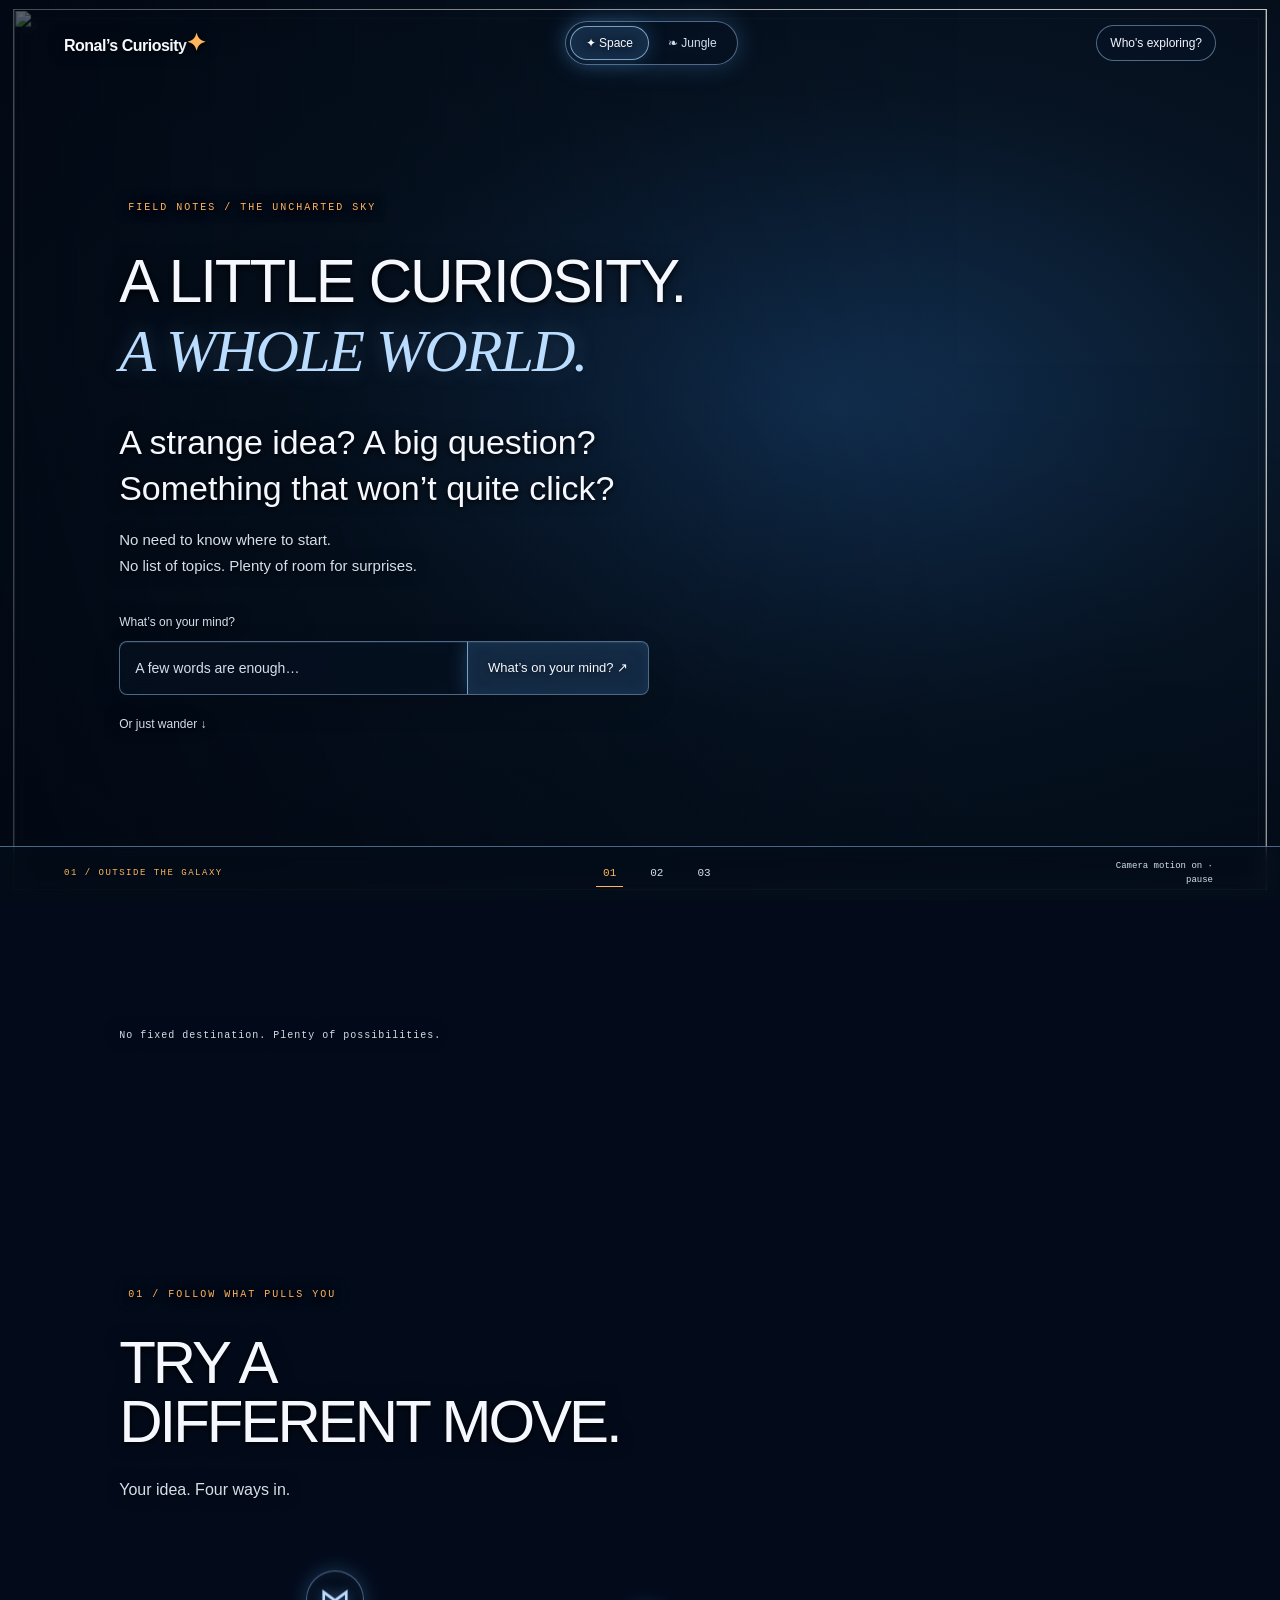
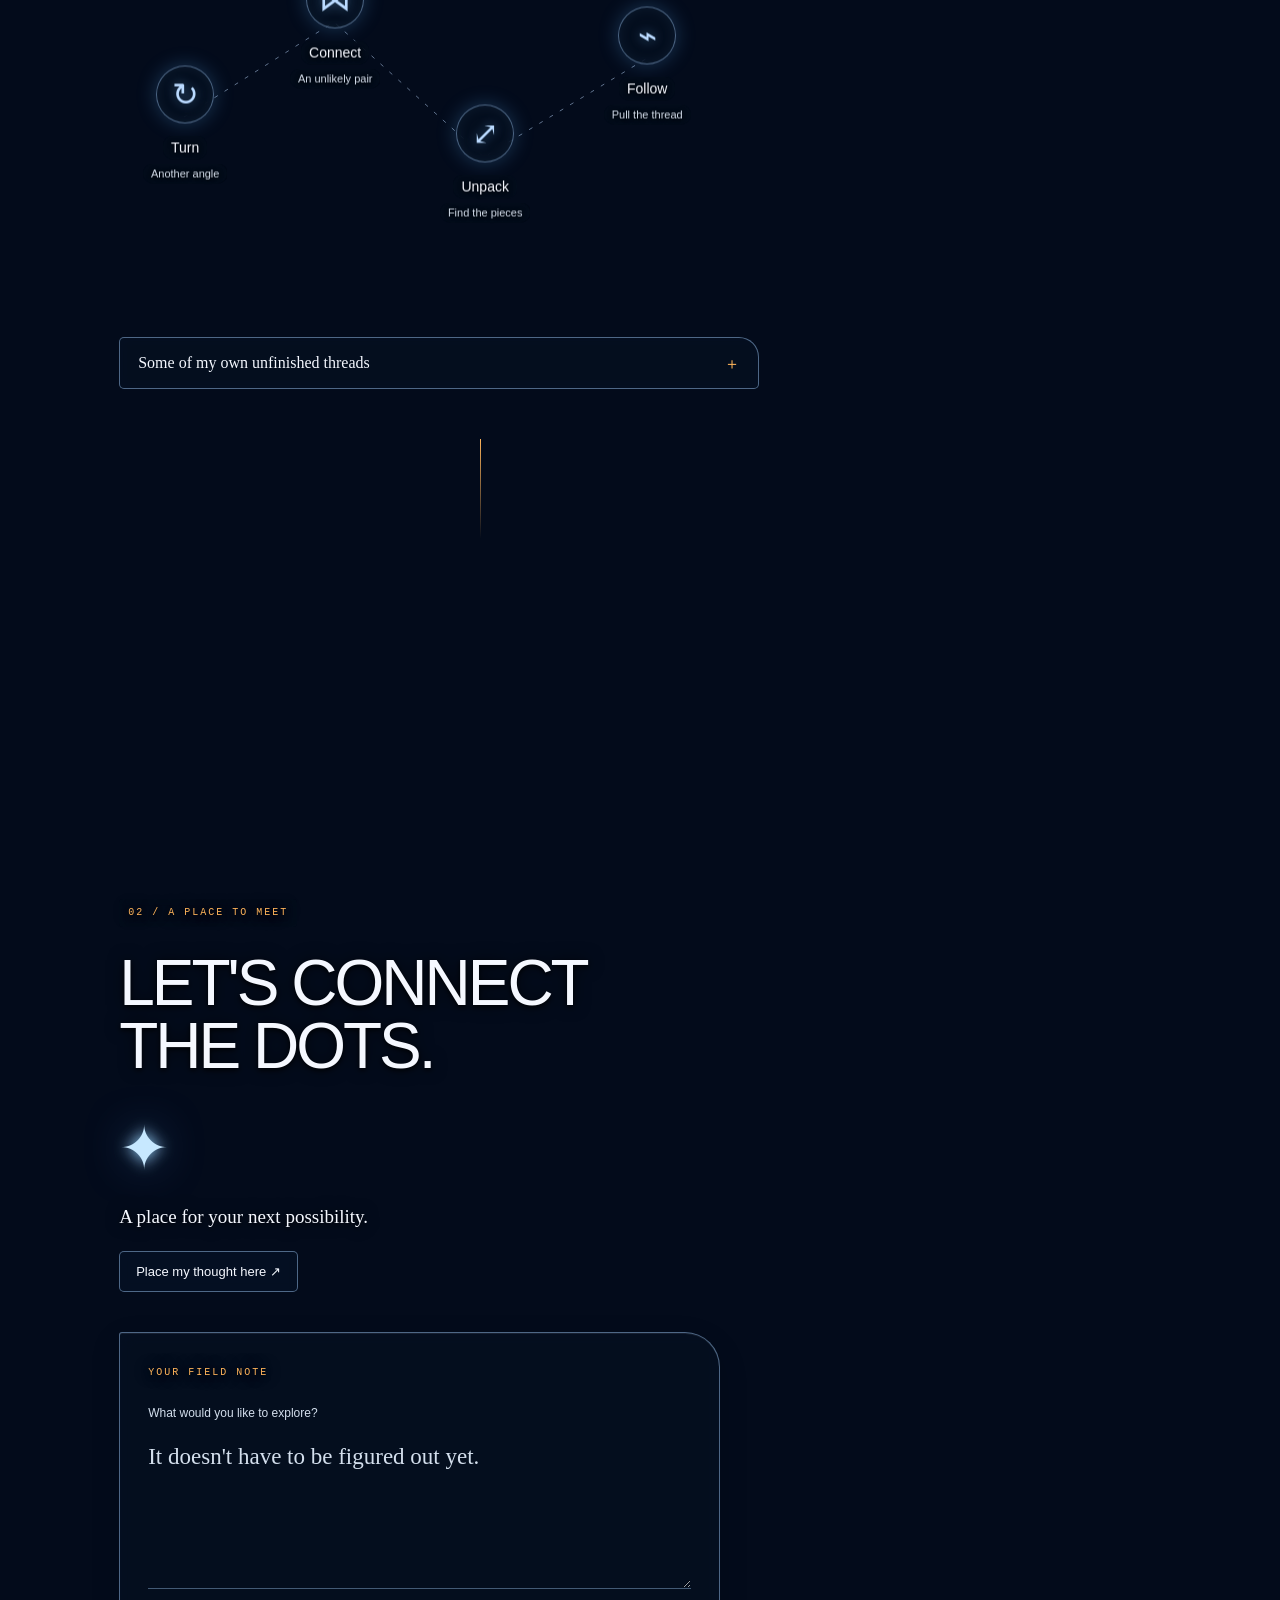
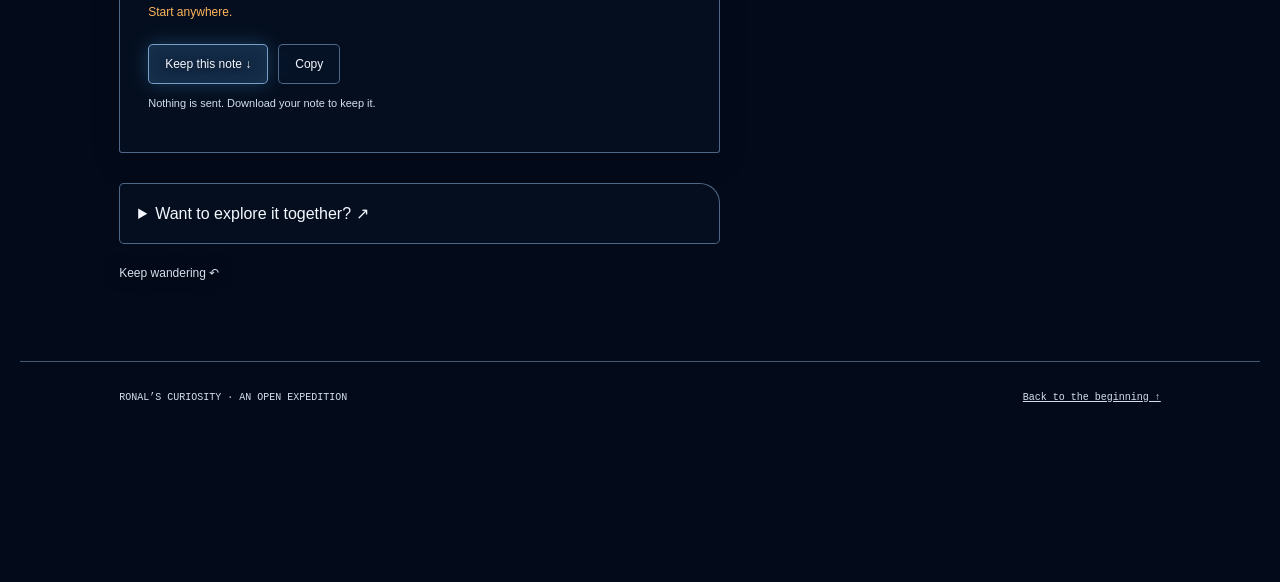
==== index.html @ 6618f5b9 "Publish Ronal's Curiosity website" ====
<!doctype html><html lang="en"><head><meta charset="utf-8"><meta name="viewport" content="width=device-width, initial-scale=1"><title>Ronal's Curiosity — An open expedition</title><link rel="stylesheet" href="world.css"><link rel="stylesheet" href="personal-traces.css"><link rel="stylesheet" href="expedition.css"><link rel="stylesheet" href="atmosphere-ui.css"><meta name="description" content="A strange idea? A big question? Explore an open world of curiosity, fresh perspectives, and possibilities."></head><body data-world="space">
<div class="scene-stage" aria-hidden="true"><img class="scene-image" data-scene="space-1" src="assets/space-1.png" alt="" decoding="async"><img class="scene-image" data-scene="space-2" src="assets/space-2.png" alt="" decoding="async"><img class="scene-image" data-scene="space-3" src="assets/space-3.png" alt="" decoding="async"><img class="scene-image" data-scene="jungle-1" src="assets/jungle-1.png" alt="" decoding="async"><img class="scene-image" data-scene="jungle-2" src="assets/jungle-2.png" alt="" decoding="async"><img class="scene-image" data-scene="jungle-3" src="assets/jungle-3.png" alt="" decoding="async"><div class="scene-shade"></div></div><header><a href="#home" class="brand">Ronal’s Curiosity<span>✦</span></a><div class="world-picker" aria-label="Choose environment"><button data-world="space" aria-pressed="true">✦ Space</button><button data-world="jungle" aria-pressed="false">❧ Jungle</button></div><button id="about-open" class="subtle">Who's exploring?</button></header>
<aside class="travelling-note" aria-label="Your travelling note"><span class="tiny">YOUR THREAD</span><p id="thread-preview">A question can take you anywhere.</p><span id="thread-action">Uncharted</span><a href="#meeting" aria-label="Go to your note">↗</a></aside>
<nav class="scene-navigation" aria-label="Journey destinations"><span id="scene-caption" aria-live="polite">01 / OUTSIDE THE GALAXY</span><div><a href="#home" data-stop="0" aria-current="location">01</a><a href="#field" data-stop="1">02</a><a href="#meeting" data-stop="2">03</a></div><button id="motion-toggle" aria-pressed="true">Motion on</button></nav><main>
<section id="home" class="hero"><div class="eyebrow" id="world-caption">FIELD NOTES / THE UNCHARTED SKY</div><h1>A LITTLE CURIOSITY.<br><em>A WHOLE WORLD.</em></h1><div class="invitation"><h2>A strange idea? A big question?<br>Something that won’t quite click?</h2><p>No need to know where to start.<br>No list of topics. Plenty of room for surprises.</p></div><label for="seed">What’s on your mind?</label><div class="seed-input"><input id="seed" dir="auto" maxlength="2000" placeholder="A few words are enough…"><button id="begin" aria-label="What’s on your mind?">What’s on your mind? ↗</button></div><a href="#field" class="skip">Or just wander ↓</a><span class="edge-caption" id="edge-caption">No fixed destination. Plenty of possibilities.</span></section>
<section id="field" class="field"><div class="eyebrow">01 / FOLLOW WHAT PULLS YOU</div><h2>TRY A<br>DIFFERENT MOVE.</h2><p class="intro">Your idea. Four ways in.</p><div class="constellation-wrap"><svg class="constellation-lines" viewBox="0 0 600 280" preserveAspectRatio="none" aria-hidden="true"><path d="M65 160L215 65L365 200L530 100"/><path class="visited-path" id="visited-path" d=""/></svg><div class="instruments" aria-label="Ways to explore"><button data-move="turn"><span class="symbol">↻</span><strong>Turn</strong><small>Another angle</small></button><button data-move="connect"><span class="symbol">⋈</span><strong>Connect</strong><small>An unlikely pair</small></button><button data-move="unpack"><span class="symbol">⤢</span><strong>Unpack</strong><small>Find the pieces</small></button><button data-move="follow"><span class="symbol">⌁</span><strong>Follow</strong><small>Pull the thread</small></button></div></div><div id="discovery" hidden aria-live="polite"><span class="tiny" id="discovery-label"></span><h3 id="prompt"></h3><p id="personal-echo"></p><a href="#meeting" class="link">Take this thought with you ↘</a></div><details class="traces-disclosure"><summary>Some of my own unfinished threads <span>＋</span></summary><div class="personal-traces" aria-label="Traces from my own explorations"><div class="eyebrow">OFF THE MAIN TRAIL / A FEW THINGS THAT BROUGHT ME HERE</div><div class="trace-grid"><details class="trace" id="cable-story"><summary><span class="trace-icon" aria-hidden="true">⌁</span><span>Build. Try.<br>Look again.</span><span class="trace-plus" aria-hidden="true">+</span></summary><div class="trace-story"><span class="tiny">STILL A WORK IN PROGRESS</span><p>I thought I had a solution for organizing cables in the lab where I work. I made it — and it didn't work the way I'd imagined.</p><p>I redesigned it. Then again. And again. I still haven't reached a final version; I keep finding things to improve.</p><p>When I explained it to a colleague, he offered another way to look at the problem — an angle I hadn't considered.</p><p class="trace-thought">His perspective changed how I imagined the solution could look and work. I felt curious: suddenly there were new directions to test and discover.</p><a class="link" href="#meeting">What might another pair of eyes notice? ↘</a></div></details>
<details class="trace"><summary><span class="trace-icon" aria-hidden="true">⏻</span><span>A coffee tin.<br>A cockpit switch.</span><span class="trace-plus" aria-hidden="true">+</span></summary><div class="trace-story"><span class="tiny">SOMETHING I MADE</span><p>During my army service, the room's air conditioner had no remote. Its power button was so high that switching it on meant balancing on a chair.</p><p>I made a wired control using an aircraft-style switch housed in a small coffee tin. Suddenly, turning it on didn't mean climbing.</p><p class="trace-thought">An everyday irritation became something to experiment with.</p><a class="link" href="#meeting">What everyday thing would you change? ↘</a></div></details>
<details class="trace"><summary><span class="trace-icon" aria-hidden="true">⋈</span><span>Start with why.<br>Then look around.</span><span class="trace-plus" aria-hidden="true">+</span></summary><div class="trace-story"><span class="tiny">AN IDEA WE EXPLORED</span><p>A friend wanted to make money. I wanted to understand why — and what we could begin with the tools already available to us.</p><p>We found an idea that interested us both: software to help electricians create wiring plans from building images. It was an idea for something useful, beyond the financial goal.</p><p class="trace-thought">My first move is usually a question: why, how, or what?</p><a class="link" href="#meeting">What could you begin with what you have? ↘</a></div></details>
<details class="trace"><summary><span class="trace-icon" aria-hidden="true">?</span><span>Which wants<br>are really mine?</span><span class="trace-plus" aria-hidden="true">+</span></summary><div class="trace-story"><span class="tiny">QUESTIONS I'M STILL LIVING WITH</span><p>What is happiness? Which desires are mine, and which did I pick up from people around me?</p><p>What would I choose if nobody were there to approve or steer me? What moves us to act — calm curiosity, or haste, insecurity and need?</p><p class="trace-thought">These are open questions for me, too.</p><a class="link" href="#meeting">Bring a question without an answer ↘</a></div></details>
</div></div></details><div class="thread-line" aria-hidden="true"></div></section>
<section id="meeting" class="meeting"><div class="eyebrow">02 / A PLACE TO MEET</div><h2 id="meeting-title">LET'S CONNECT<br>THE DOTS.</h2><div class="arrival"><span class="arrival-symbol" aria-hidden="true">✦</span><p id="arrival-caption">A place for your next possibility.</p><button id="place-note">Place my thought here ↗</button><p id="placed-note" hidden></p><small id="place-status" role="status"></small></div><div class="note-editor"><span class="tiny">YOUR FIELD NOTE</span><label for="note">What would you like to explore?</label><textarea id="note" dir="auto" maxlength="2000" rows="4" placeholder="It doesn't have to be figured out yet."></textarea><p id="note-lens">Start anywhere.</p><div class="note-tools"><button id="download">Keep this note ↓</button><button id="copy">Copy</button></div><p id="status" role="status">Nothing is sent. Download your note to keep it.</p></div><details class="next-step"><summary>Want to explore it together? ↗</summary><p>Copy your note, then bring it to the existing challenge form.</p><a href="https://nelformpage.carrd.co" target="_blank" rel="noopener" class="link">Open challenge form ↗</a><small>The form opens separately; your note isn't transferred automatically.</small></details><a href="#field" class="skip">Keep wandering ↶</a></section>
<footer><span>RONAL’S CURIOSITY · AN OPEN EXPEDITION</span><a href="#home">Back to the beginning ↑</a></footer></main>
<dialog id="about"><button id="about-close" aria-label="Close">×</button><div class="eyebrow">THE PERSON BEHIND THE QUESTIONS</div><h2>CURIOUS<br>BY NATURE.</h2><p>I tend to start by asking why, how, and what — to understand the person in front of me before looking for a direction.</p><p>I'm interested in what we can try with the tools already around us, and in ideas that have value beyond money.</p><p>Some of my questions are practical. Others are about happiness, desire, and what makes us act. I'm still exploring those myself.</p><a href="#field" class="link" id="about-traces">Explore a few of my own threads ↗</a></dialog><script src="world.js"></script><div class="journey-progress" aria-hidden="true"><i></i></div><script src="expedition.js"></script></body></html>
---- world.css ----
:root{color-scheme:dark;--ink:#eff4ff;--dim:#b1bfd6;--accent:#ffb55b;--line:#98b8ef44;--surface:#08162ee8;--glow:#477cff;--scene:url('assets/space.png')}*{box-sizing:border-box}html{scroll-behavior:smooth;scroll-padding-top:90px}body{margin:0;background:#030b1b;color:var(--ink);font-family:Arial,Helvetica,sans-serif}body[data-world=jungle]{--ink:#f3f5df;--dim:#b5c9b6;--accent:#eadb7c;--line:#b0d39f44;--surface:#09241de8;--glow:#659b64;--scene:url('assets/jungle.png');background:#071b16}a{color:inherit}button,input,textarea{font:inherit}button,a{touch-action:manipulation}button{cursor:pointer}a:focus-visible,button:focus-visible,input:focus-visible,textarea:focus-visible,summary:focus-visible{outline:2px solid var(--accent);outline-offset:5px}.landscape{position:fixed;inset:0;background-image:linear-gradient(90deg,#030a1677,transparent),var(--scene);background-size:cover;background-position:center;z-index:-3}.atmosphere{position:fixed;inset:0;background:linear-gradient(180deg,#030b1b22,#030b1b66);z-index:-2;pointer-events:none}body[data-world=jungle] .atmosphere{background:linear-gradient(90deg,#05181080,#05181011,#05181040)}header{height:86px;padding:0 5%;display:flex;align-items:center;justify-content:space-between;gap:20px;border-bottom:1px solid var(--line);background:#030b1b60}.brand{font-size:16px;font-weight:bold;letter-spacing:-.5px;text-decoration:none}.brand span{color:var(--accent);font-size:24px}.world-picker{display:flex;border:1px solid var(--line);border-radius:25px;padding:4px;background:var(--surface)}.world-picker button{background:none;color:var(--dim);border:0;padding:9px 15px;border-radius:20px;font-size:12px}.world-picker button[aria-pressed=true]{background:var(--accent);color:#11201c}.subtle{background:none;border:0;color:var(--ink);font-size:12px;text-decoration:underline;text-underline-offset:5px}main{max-width:1240px;margin:auto}section{padding:80px 8%;position:relative}.eyebrow,.tiny{font:10px/1.6 monospace;letter-spacing:2px;color:var(--accent)}.hero{min-height:850px;padding-top:75px}h1,h2,h3{font-weight:500;letter-spacing:-3px;margin:25px 0;line-height:.98}h1{font-size:clamp(56px,7vw,94px);max-width:750px}h1 em{font-family:Georgia,serif;font-weight:normal;color:var(--accent)}h2{font-size:clamp(44px,5vw,68px)}h3{font:34px/1.2 Georgia,serif;letter-spacing:-.6px}.intro{color:var(--dim);font-size:16px;line-height:1.6;max-width:400px}.hero label{font-size:12px;display:block;margin:35px 0 12px;color:var(--dim)}.seed-input{display:flex;max-width:470px;border-bottom:1px solid var(--accent);background:#051121ab;backdrop-filter:blur(12px)}.seed-input input{min-width:0;flex:1;padding:18px 15px;background:none;color:var(--ink);border:0;font-size:14px}.seed-input button{border:0;background:var(--accent);color:#14201b;width:56px;font-size:26px}input::placeholder,textarea::placeholder{color:var(--dim)}.skip{font-size:12px;display:inline-block;margin-top:22px;text-decoration:none;color:var(--dim)}.edge-caption{position:absolute;right:7%;bottom:65px;writing-mode:vertical-rl;font:10px monospace;letter-spacing:2px;color:var(--dim)}.travelling-note{position:fixed;right:5%;top:35%;width:220px;padding:24px 22px;background:var(--surface);border:1px solid var(--line);border-radius:3px 30px 3px 3px;backdrop-filter:blur(20px);z-index:4;box-shadow:0 10px 80px #0004;transition:transform .7s,box-shadow .7s}.travelling-note p{font:21px/1.4 Georgia,serif;overflow-wrap:anywhere;margin:20px 0}.travelling-note>span:last-of-type{font:10px monospace;color:var(--dim)}.travelling-note>a{float:right;color:var(--accent);text-decoration:none}.travelling-note[data-move=turn]{transform:rotate(-6deg)}.travelling-note[data-move=connect]{box-shadow:0 0 70px color-mix(in srgb,var(--accent) 25%,transparent)}.travelling-note[data-move=unpack]{transform:translateY(-12px) rotate(3deg)}.travelling-note[data-move=follow]{transform:translateX(-15px)}.field{min-height:800px;max-width:880px}.instruments{display:grid;grid-template-columns:repeat(4,1fr);gap:10px;margin:45px 0 30px}.instruments button{background:var(--surface);color:var(--ink);border:1px solid var(--line);border-radius:70px 70px 8px 8px;padding:25px 8px 20px;backdrop-filter:blur(15px);transition:transform .3s,border-color .3s}.instruments button:hover{transform:translateY(-7px);border-color:var(--accent)}.instruments button[aria-pressed=true]{border-color:var(--accent);background:color-mix(in srgb,var(--surface) 85%,var(--accent))}.symbol{font:46px Georgia;display:block;color:var(--accent);height:65px}.instruments strong{font-size:14px;font-weight:normal;display:block}.instruments small{display:block;font-size:9px;margin-top:10px;color:var(--dim)}#discovery{max-width:520px;border-left:1px solid var(--accent);padding:12px 0 12px 24px;background:linear-gradient(90deg,var(--surface),transparent)}#personal-echo{color:var(--dim);font-size:14px;line-height:1.5;overflow-wrap:anywhere}.link{color:var(--accent);text-decoration:none;border-bottom:1px solid;padding-bottom:5px;font-size:13px}.thread-line{width:1px;height:100px;background:linear-gradient(var(--accent),transparent);margin:50px 0 0 45%}.meeting{min-height:900px;max-width:820px}.note-editor{padding:28px;background:var(--surface);backdrop-filter:blur(20px);border:1px solid var(--line);border-radius:3px 35px 3px 3px;margin-top:40px}.note-editor label{display:block;font-size:12px;color:var(--dim);margin:25px 0 10px}textarea{background:transparent;color:var(--ink);width:100%;border:0;border-bottom:1px solid var(--line);resize:vertical;font:23px/1.5 Georgia,serif;padding:10px 0}#note-lens{font-size:12px;color:var(--accent)}.note-tools{display:flex;gap:10px;margin-top:25px}.note-tools button{border:1px solid var(--line);background:transparent;padding:13px 18px;color:var(--ink);font-size:12px}.note-tools button:first-child{background:var(--accent);color:#14201b;border-color:var(--accent)}#status{font-size:11px;color:var(--dim);line-height:1.6}.next-step{margin-top:30px;line-height:1.7}.next-step summary{cursor:pointer;color:var(--accent);font-size:16px}.next-step p,.next-step small{font-size:12px;color:var(--dim);max-width:400px;display:block}.next-step small{margin-top:18px}footer{border-top:1px solid var(--line);padding:30px 8%;font:10px monospace;color:var(--dim);display:flex;gap:20px;justify-content:space-between}dialog{background:var(--surface);color:var(--ink);border:1px solid var(--line);padding:40px;width:90%;max-width:550px;backdrop-filter:blur(30px)}dialog::backdrop{background:#000b}dialog h2{font-size:48px}dialog p{font:17px/1.7 Georgia,serif}dialog .pending{font:12px/1.6 Arial;color:var(--dim)}#about-close{float:right;border:0;background:none;color:var(--ink);font-size:28px}[hidden]{display:none!important}@media(min-width:1500px){.travelling-note{right:calc((100vw - 1240px)/2)}}@media(max-width:850px){.travelling-note{right:20px;top:auto;bottom:15px;width:190px;padding:13px 15px;max-height:150px;overflow:auto}.travelling-note .tiny{font-size:8px}.travelling-note p{font-size:14px;margin:8px 0}.landscape{background-position:60% center}.field,.meeting{max-width:100%}section{padding:65px 7%}.hero{min-height:850px}h1{font-size:72px}footer{padding-bottom:180px}.edge-caption{display:none}}@media(max-width:500px){header{height:auto;min-height:100px;padding:15px 6%;flex-wrap:wrap;gap:12px}.brand{font-size:13px}.world-picker{order:3;justify-content:center;width:100%;max-width:240px;margin:auto}.world-picker button{flex:1;padding:7px 15px}.subtle{font-size:10px}.hero{padding-top:55px;min-height:780px}h1{font-size:clamp(47px,12vw,63px);letter-spacing:-2px}h2{font-size:45px;letter-spacing:-2px}.intro{font-size:14px}.seed-input input{font-size:12px;padding-left:10px}.field{min-height:750px}.instruments{grid-template-columns:repeat(2,1fr);max-width:320px;gap:14px}.instruments button{border-radius:50px 50px 6px 6px;padding:17px 10px}.symbol{font-size:35px;height:45px}.instruments small{margin-top:7px}h3{font-size:27px}.note-editor{padding:22px}textarea{font-size:20px}.meeting{min-height:850px}.travelling-note{width:170px;max-height:125px;right:12px;bottom:12px}}@media(prefers-reduced-motion:reduce){html{scroll-behavior:auto}*{transition:none!important}}
---- personal-traces.css ----
.personal-traces{margin-top:70px;padding-top:30px;border-top:1px solid var(--line)}.trace-grid{display:grid;grid-template-columns:repeat(3,minmax(0,1fr));gap:12px;margin-top:20px}.trace{align-self:start;background:var(--surface);border:1px solid var(--line);backdrop-filter:blur(18px);border-radius:4px 24px 4px 4px}.trace summary{cursor:pointer;list-style:none;padding:20px 15px;position:relative;font:14px/1.5 Georgia,serif}.trace summary::-webkit-details-marker{display:none}.trace-icon{display:block;color:var(--accent);font:35px/1 Georgia,serif;margin-bottom:18px}.trace-plus{position:absolute;top:15px;right:15px;color:var(--accent);font:20px monospace}.trace[open] .trace-plus{transform:rotate(45deg)}.trace[open]{grid-column:1/-1}.trace[open] summary{border-bottom:1px solid var(--line);display:flex;align-items:center;gap:20px}.trace[open] .trace-icon{margin:0}.trace-story{padding:22px;max-width:560px}.trace-story p{font:15px/1.75 Georgia,serif;color:var(--ink)}.trace-story .trace-thought{font-style:italic;color:var(--accent);border-left:1px solid var(--accent);padding-left:15px;margin:25px 0}.trace-story .link{line-height:1.8;font-size:12px}@media(max-width:500px){.trace-grid{grid-template-columns:1fr}.trace summary{display:flex;align-items:center;gap:20px;padding:20px}.trace-icon{margin:0;width:35px;flex-shrink:0}.trace-story{padding:20px}}
---- expedition.css ----
body{isolation:isolate}.scene-stage{position:fixed;inset:0;z-index:0;overflow:hidden;pointer-events:none;background:#030b1b}.scene-image{position:absolute;inset:0;width:100%;height:100%;object-fit:cover;object-position:65% center;opacity:0;transform:scale(1.02);will-change:transform,opacity}.scene-image[data-scene=space-1]{opacity:1}body[data-world=jungle] .scene-image[data-scene=space-1]{opacity:0}body[data-world=jungle] .scene-image[data-scene=jungle-1]{opacity:1}.scene-shade{position:absolute;inset:0;background:linear-gradient(90deg,#020914d9 0%,#02091490 35%,#02091433 75%,#02091411),linear-gradient(0deg,#02091477,transparent 60%)}body[data-world=jungle] .scene-shade{background:linear-gradient(90deg,#061b13dd,#061b1388 40%,#061b1311),linear-gradient(0deg,#061b1355,transparent)}header,main{position:relative;z-index:2}header{background:transparent;border:0}.hero{min-height:115svh;padding-top:clamp(60px,12svh,150px);padding-bottom:120px}h1{font-size:clamp(30px,4.7vw,61px);letter-spacing:-2px;line-height:1.15;margin:25px 0 35px}.invitation{max-width:500px;text-align:left}.invitation h2{font-size:clamp(27px,3vw,39px);letter-spacing:0;line-height:1.4;margin:0 0 15px}.invitation p{font-size:15px;line-height:1.9;color:var(--dim)}.hero label{direction:rtl;text-align:left;max-width:500px}.seed-input{max-width:530px}.seed-input button{width:auto;min-width:150px;font-size:14px;padding:12px}.seed-input input{text-align:start}.edge-caption{writing-mode:horizontal-tb;left:8%;right:auto;bottom:80px;letter-spacing:1px}.field{max-width:1000px;min-height:120svh;padding-top:160px;padding-bottom:200px}.field h2{font-size:clamp(38px,5vw,60px)}.constellation-wrap{position:relative;max-width:600px;margin:55px 0 20px}.constellation-lines{position:absolute;inset:0;width:100%;height:280px;pointer-events:none;overflow:visible}.constellation-lines path{stroke:var(--line);stroke-width:1;fill:none;stroke-dasharray:4 8}.constellation-lines .visited-path{stroke:var(--accent);stroke-width:2;stroke-dasharray:none;filter:drop-shadow(0 0 6px var(--accent))}.instruments{height:280px;position:relative;display:block;margin:0}.instruments button{position:absolute;background:none;backdrop-filter:none;border:0;border-radius:50%;width:110px;height:115px;padding:6px;transform:translate(-50%,-50%)}.instruments button:nth-child(1){left:11%;top:57%}.instruments button:nth-child(2){left:36%;top:23%}.instruments button:nth-child(3){left:61%;top:71%}.instruments button:nth-child(4){left:88%;top:36%}.instruments .symbol{border:1px solid var(--line);border-radius:50%;width:58px;height:58px;display:grid;place-items:center;margin:0 auto 12px;background:#04132699;font-size:32px;box-shadow:0 0 35px #5f9bff22}.instruments button:hover{transform:translate(-50%,-56%)}.instruments button[aria-pressed=true]{background:none}.instruments button[aria-pressed=true] .symbol{border-color:var(--accent);box-shadow:0 0 35px color-mix(in srgb,var(--accent) 35%,transparent)}.instruments small{font-size:10px}.instruments strong{text-shadow:0 2px 12px #000}.instruments button[data-visited=true] .symbol:after{content:'·';position:absolute;color:var(--accent);font-size:30px;top:-12px;right:22px}body[data-world=jungle] .instruments .symbol{background:#152a1cbd;border-radius:45% 55% 60% 40%;box-shadow:0 0 30px #8caf4e22}.traces-disclosure{margin-top:100px;max-width:640px}.traces-disclosure>summary{cursor:pointer;font:16px Georgia,serif;color:var(--dim);padding:18px 0;border-top:1px solid var(--line);list-style:none}.traces-disclosure>summary span{float:right;color:var(--accent)}.traces-disclosure[open]>summary span{transform:rotate(45deg)}.personal-traces{margin-top:15px;border:0;padding-top:12px}.trace-grid{grid-template-columns:repeat(2,minmax(0,1fr))}.meeting{min-height:130svh;padding-top:160px}.travelling-note{z-index:4;transition:transform .5s,box-shadow .5s,opacity .4s;max-height:260px;overflow:auto}.travelling-note.empty,.travelling-note.near-editor{opacity:0;pointer-events:none}.journey-progress{position:fixed;inset:0 auto auto 0;height:2px;width:100%;z-index:20;pointer-events:none}.journey-progress i{display:block;width:100%;height:100%;background:var(--accent);transform:scaleX(var(--progress,0));transform-origin:left;box-shadow:0 0 15px var(--accent)}.scene-navigation{position:fixed;bottom:22px;left:25px;z-index:6;display:grid;gap:12px;padding:12px 18px;border-left:1px solid var(--line);background:#020c17bb;backdrop-filter:blur(12px);max-width:240px}.scene-navigation>span{font:9px/1.6 monospace;letter-spacing:1.5px;color:var(--accent)}.scene-navigation>div{display:flex;gap:20px}.scene-navigation a{font:11px monospace;text-decoration:none;color:var(--dim);padding:7px}.scene-navigation a[aria-current]{border-bottom:1px solid var(--accent);color:var(--accent)}#motion-toggle{font:9px monospace;color:var(--dim);background:transparent;border:0;text-align:left;padding:3px}.arrival{margin:35px 0;max-width:480px}.arrival-symbol{display:block;font-size:60px;color:var(--accent);text-shadow:0 0 50px var(--accent)}body[data-world=jungle] .arrival-symbol{color:#f6d579}.arrival p{font:19px/1.6 Georgia,serif;overflow-wrap:anywhere}.arrival button{color:var(--accent);background:transparent;border:0;border-bottom:1px solid;padding:10px 0;font-size:13px}.arrival small{display:block;font-size:11px;color:var(--dim);margin-top:10px}#placed-note{border-left:1px solid var(--accent);padding:15px 20px;background:var(--surface)}footer{padding-bottom:180px}
@media(min-width:851px){.travelling-note{width:190px;right:3%;top:38%}.travelling-note p{font-size:17px}.meeting,.field{padding-right:200px;max-width:1100px}.meeting{max-width:900px}}@media(max-width:600px){.scene-image{object-position:64% center}.scene-shade{background:linear-gradient(90deg,#020914c9,#02091466 65%,#02091433),linear-gradient(0deg,#02091455,transparent)}.hero{min-height:115svh;padding-top:55px;padding-bottom:130px}h1{font-size:32px;letter-spacing:-1px;max-width:330px}.invitation{max-width:330px}.invitation h2{font-size:28px}.invitation p{font-size:13px}.seed-input{flex-wrap:wrap}.seed-input input{flex-basis:100%;padding:16px}.seed-input button{width:100%;padding:13px}.field{padding-top:110px;padding-bottom:150px}.constellation-wrap{margin-top:35px}.instruments button{width:83px}.instruments strong{font-size:12px}.instruments small{font-size:8px}.instruments .symbol{height:45px;width:45px;font-size:27px}.trace-grid{grid-template-columns:1fr}.meeting{padding-top:110px}.edge-caption{display:block;font-size:8px;max-width:80%;bottom:80px}.travelling-note{max-height:100px;width:145px;bottom:20px}.travelling-note p{font-size:12px}.note-editor{scroll-margin-top:30px}.scene-navigation{bottom:12px;left:10px;padding:10px;max-width:170px;gap:4px}.scene-navigation>span{font-size:7px;letter-spacing:.7px}.scene-navigation a{padding:5px}.scene-navigation>div{gap:12px}}@media(prefers-reduced-motion:reduce){.travelling-note{transition:none}}

/* Persistent slim navigation stays clear of the content. */
.scene-navigation{bottom:0;left:0;width:100%;max-width:none;display:flex;align-items:center;justify-content:space-between;gap:15px;padding:10px 5%;border-left:0;border-top:1px solid var(--line);background:#030e19ed}.scene-navigation>span{max-width:45%;font-size:9px}.scene-navigation>div{flex-shrink:0}.scene-navigation #motion-toggle{text-align:right;max-width:125px;line-height:1.5}.travelling-note{bottom:75px}@media(min-width:851px){.travelling-note{bottom:auto}}@media(max-width:600px){.scene-navigation{padding:8px 12px;gap:8px}.scene-navigation>span{font-size:7px;max-width:40%}.scene-navigation>div{gap:4px}.scene-navigation #motion-toggle{font-size:8px;max-width:95px}.travelling-note{bottom:70px}}

/* Live reload verification: preserve the travelling note and camera preference. */

/* Full composition, not a cropped full-bleed photograph. */
.scene-image{object-fit:contain;object-position:center center;transform-origin:center center}.scene-stage{background:radial-gradient(ellipse at 65% 45%,#123052 0%,#071423 45%,#020712 100%)}body[data-world=jungle] .scene-stage{background:radial-gradient(ellipse at 65% 45%,#214b35 0%,#0a221b 45%,#030e0c 100%)}.scene-shade{background:linear-gradient(90deg,#020914a8 0%,#02091455 35%,#02091400 75%),linear-gradient(0deg,#02091444,transparent 60%)}body[data-world=jungle] .scene-shade{background:linear-gradient(90deg,#061b13b3,#061b1355 40%,#061b1300),linear-gradient(0deg,#061b1333,transparent)}@media(max-width:600px){.scene-image{object-position:center center}.scene-shade{background:linear-gradient(90deg,#02091477,#02091433 50%,transparent)}}
---- atmosphere-ui.css ----
/* Luminous glass: readable local surfaces, scenery remains visible. */
body{--glass:rgba(7,22,43,.48);--glass-border:rgba(165,210,255,.46);--glass-hover:rgba(17,45,76,.62);--halo:rgba(95,179,255,.26);--ink:#f5f8ff;--dim:#d4dfed;--line:rgba(164,204,247,.40);--surface:var(--glass)}
body[data-world=jungle]{--glass:rgba(5,25,20,.56);--glass-border:rgba(229,235,180,.54);--glass-hover:rgba(23,48,34,.67);--halo:rgba(240,214,122,.20);--ink:#fffdf2;--dim:#e4eadc;--accent:#ffe49a;--line:rgba(232,232,183,.46);--surface:var(--glass)}
.hero label{direction:ltr}.invitation{max-width:540px}.invitation h2{font-size:clamp(24px,2.7vw,34px);line-height:1.35}.invitation p{line-height:1.75}
.seed-input,.world-picker,.travelling-note,.note-editor,.trace,#placed-note,dialog{background:var(--glass);border:1px solid var(--glass-border);backdrop-filter:blur(8px) brightness(.78);-webkit-backdrop-filter:blur(8px) brightness(.78);box-shadow:inset 0 1px 0 #ffffff13,0 10px 30px #00000024}
.seed-input{border-radius:8px;overflow:hidden}.seed-input input{color:var(--ink)}input::placeholder,textarea::placeholder{color:var(--dim);opacity:1}
.seed-input button,.note-tools button:first-child,.world-picker button[aria-pressed=true]{background:rgba(87,151,218,.19);color:var(--ink);border:1px solid rgba(164,213,255,.70);box-shadow:inset 0 0 16px #67b4ff12,0 0 20px var(--halo);text-shadow:0 1px 5px #0008}
.seed-input button{border-width:0 0 0 1px;padding:14px 20px;min-width:165px;font-size:13px}
.world-picker{box-shadow:0 0 24px var(--halo);gap:3px}.world-picker button{border:1px solid transparent;color:var(--dim)}
.subtle{padding:10px 13px;background:var(--glass);border:1px solid var(--glass-border);border-radius:20px;backdrop-filter:blur(6px);color:var(--ink);text-decoration:none}
.instruments .symbol{background:var(--glass);border:1px solid var(--glass-border);backdrop-filter:blur(6px) brightness(.75);box-shadow:0 0 20px var(--halo),inset 0 0 14px #90cfff12;color:#badaff;text-shadow:0 0 12px #80c2ff77}
.instruments strong,.instruments small{width:max-content;max-width:125px;display:table;margin-left:auto;margin-right:auto;padding:4px 8px;border-radius:10px;background:rgba(4,16,31,.52);backdrop-filter:blur(5px) brightness(.68);color:var(--ink);text-shadow:0 1px 4px #000;font-weight:500}
.instruments small{font-size:11px;margin-top:4px;color:var(--dim)}
.instruments button[aria-pressed=true] .symbol,.instruments button:hover .symbol{border-color:#c6e7ff;box-shadow:0 0 9px #98d4ff77,0 0 32px var(--halo),inset 0 0 14px #a6d7ff22}
.constellation-lines path{stroke:rgba(191,220,255,.5)}.constellation-lines .visited-path{stroke:#c2e5ff;filter:drop-shadow(0 0 5px #7dc7ff)}
#discovery{background:var(--glass);border:1px solid var(--glass-border);border-left:2px solid var(--accent);border-radius:4px 20px 4px 4px;padding:22px;backdrop-filter:blur(8px) brightness(.78)}
.traces-disclosure>summary,.next-step>summary{background:var(--glass);border:1px solid var(--glass-border);padding:16px 18px;border-radius:5px 20px 5px 5px;color:var(--ink);backdrop-filter:blur(6px) brightness(.78)}
.trace[open] summary{border-bottom:1px solid var(--glass-border)}.trace-story .trace-thought{color:var(--accent)}
.next-step[open]{background:rgba(5,20,31,.35);padding-bottom:16px;border-radius:5px 20px 5px 5px;backdrop-filter:blur(6px)}.next-step[open]>p,.next-step[open]>.link,.next-step[open]>small{margin-left:18px;margin-right:18px}
.note-tools button,.arrival button{background:var(--glass);border:1px solid var(--glass-border);border-radius:5px;padding:12px 16px;backdrop-filter:blur(5px);color:var(--ink)}
.link{color:var(--accent);text-shadow:0 1px 4px #000}.eyebrow,.tiny,.intro,.invitation p,.hero label,.skip,.edge-caption,.arrival>p,.arrival>small,.brand,.field>h2,.meeting>h2,.hero h1,.invitation h2{text-shadow:0 2px 5px #000c,0 0 16px #0009}
.eyebrow{display:table;background:rgba(3,15,28,.40);padding:6px 9px;border-radius:4px;backdrop-filter:blur(4px)}
body[data-world=space] .hero h1 em{color:#b9dcff;text-shadow:0 0 20px #80baff44,0 2px 8px #0008}
body[data-world=space] .arrival-symbol{color:#c7e8ff;text-shadow:0 0 15px #9cd6ff,0 0 45px #619cfa88}
.scene-navigation{background:rgba(4,17,31,.52);backdrop-filter:blur(9px) brightness(.7);border-top-color:var(--glass-border)}
button:hover,.world-picker button:hover{filter:brightness(1.13)}button:focus-visible,a:focus-visible,summary:focus-visible,input:focus-visible,textarea:focus-visible{outline:2px solid #fff0bf;outline-offset:4px}
/* Warm ivory and firefly light separate jungle controls from green foliage. */
body[data-world=jungle] .instruments .symbol{background:rgba(10,29,22,.56);color:#fff0bb;border-color:rgba(255,233,165,.70);box-shadow:0 0 18px var(--halo),inset 0 0 14px #f3df8f10;text-shadow:0 0 10px #e8d08d44}
body[data-world=jungle] .instruments strong,body[data-world=jungle] .instruments small{background:rgba(5,24,17,.62);color:var(--ink)}
body[data-world=jungle] .instruments button[aria-pressed=true] .symbol,body[data-world=jungle] .instruments button:hover .symbol{border-color:#fff2c6;box-shadow:0 0 12px #ffe79e55,0 0 30px var(--halo)}
body[data-world=jungle] .seed-input button,body[data-world=jungle] .note-tools button:first-child,body[data-world=jungle] .world-picker button[aria-pressed=true]{background:rgba(166,146,66,.20);border-color:rgba(255,230,158,.72);color:#fff7db;box-shadow:0 0 18px var(--halo),inset 0 1px 0 #fff1bd20}
body[data-world=jungle] .constellation-lines path{stroke:rgba(255,232,168,.57)}body[data-world=jungle] .constellation-lines .visited-path{stroke:#ffeca9;filter:drop-shadow(0 0 5px #e7c56d)}
body[data-world=jungle] .eyebrow{background:rgba(4,24,16,.50);color:#ffedb9}body[data-world=jungle] .scene-navigation{background:rgba(5,24,18,.56)}
body[data-world=jungle] .hero h1 em{color:#fff0bd}body[data-world=jungle] .brand span{color:#ffe7a1}body[data-world=jungle] .arrival-symbol{color:#fff0ba;text-shadow:0 0 18px #f2ca7377}
@media(max-width:600px){.instruments small{font-size:9px;padding:4px 5px}.instruments strong{font-size:12px;padding:4px 6px}.invitation h2{font-size:25px}.seed-input button{border-width:1px 0 0}.traces-disclosure>summary{font-size:14px;line-height:1.5}.subtle{font-size:10px;padding:8px 10px}}
@supports not (backdrop-filter:blur(5px)){.seed-input,.world-picker,.travelling-note,.note-editor,.trace,dialog,#discovery{background:rgba(5,20,29,.82)}}
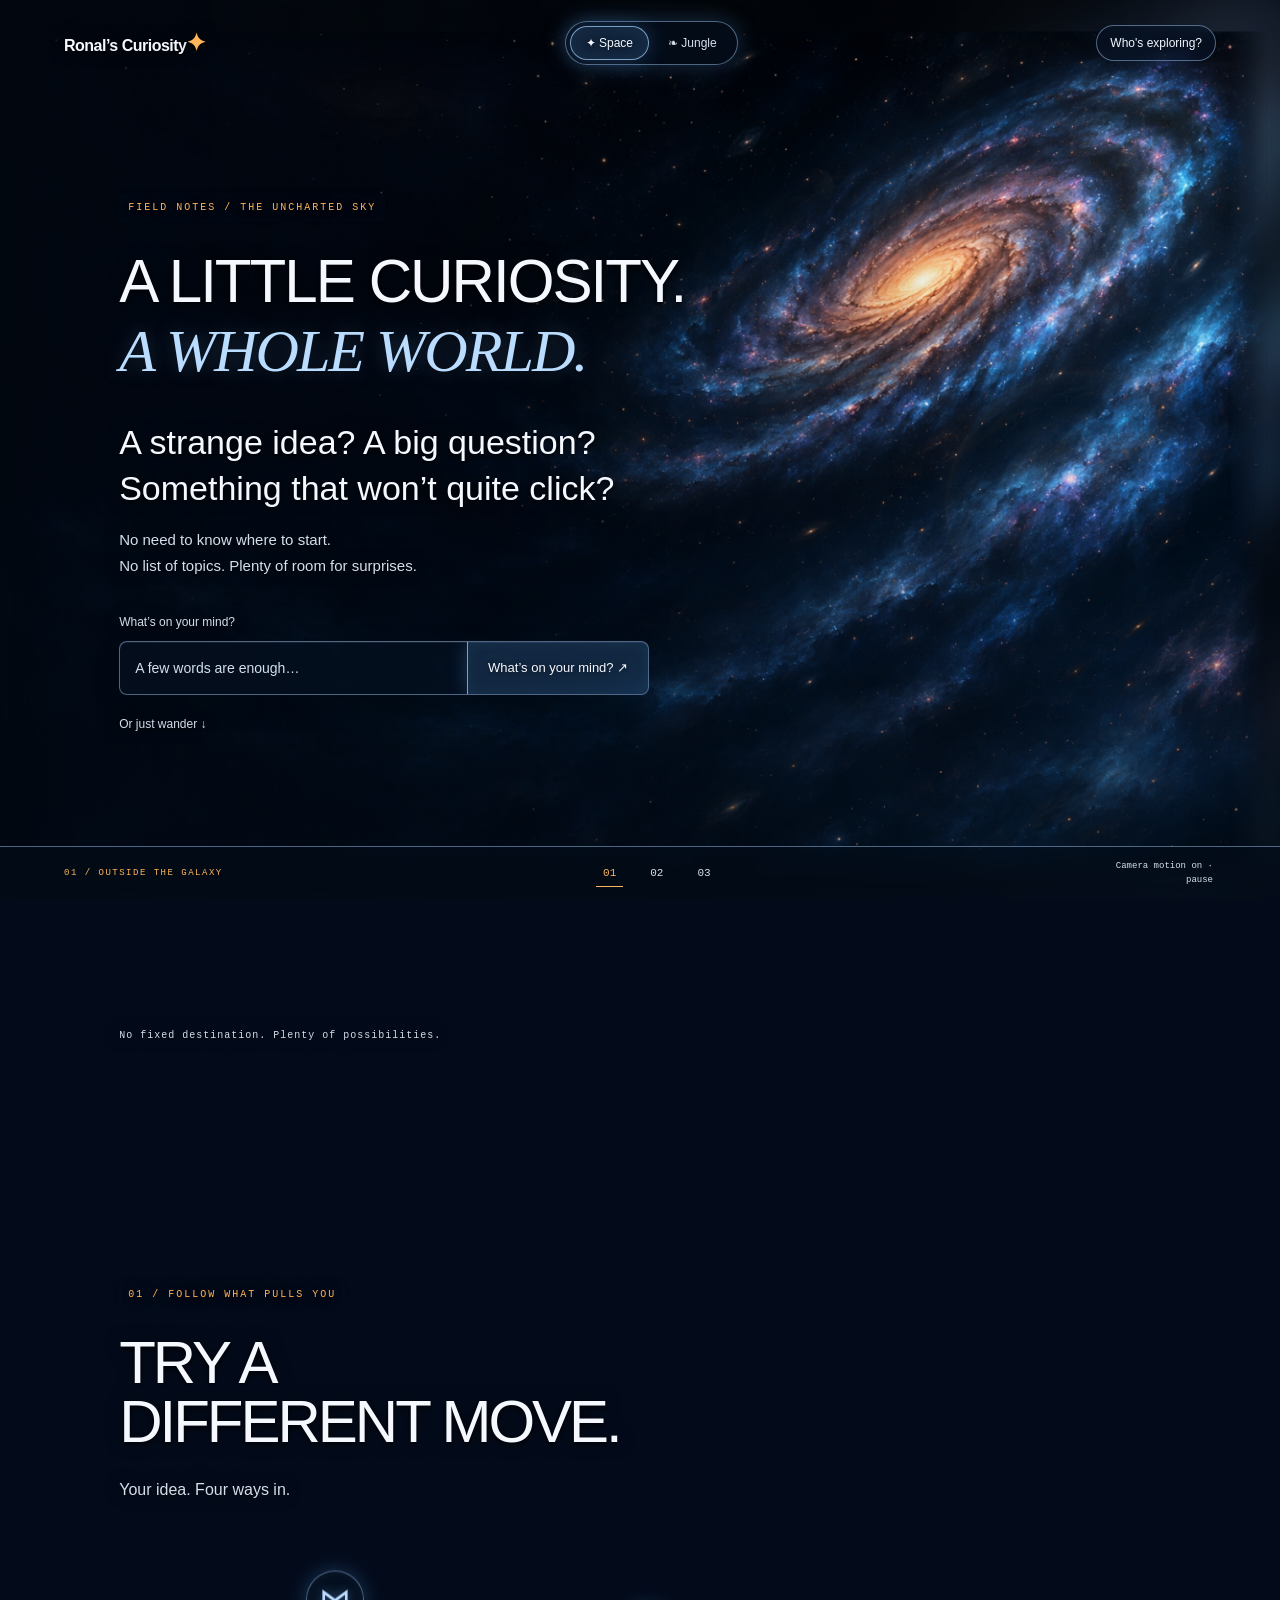
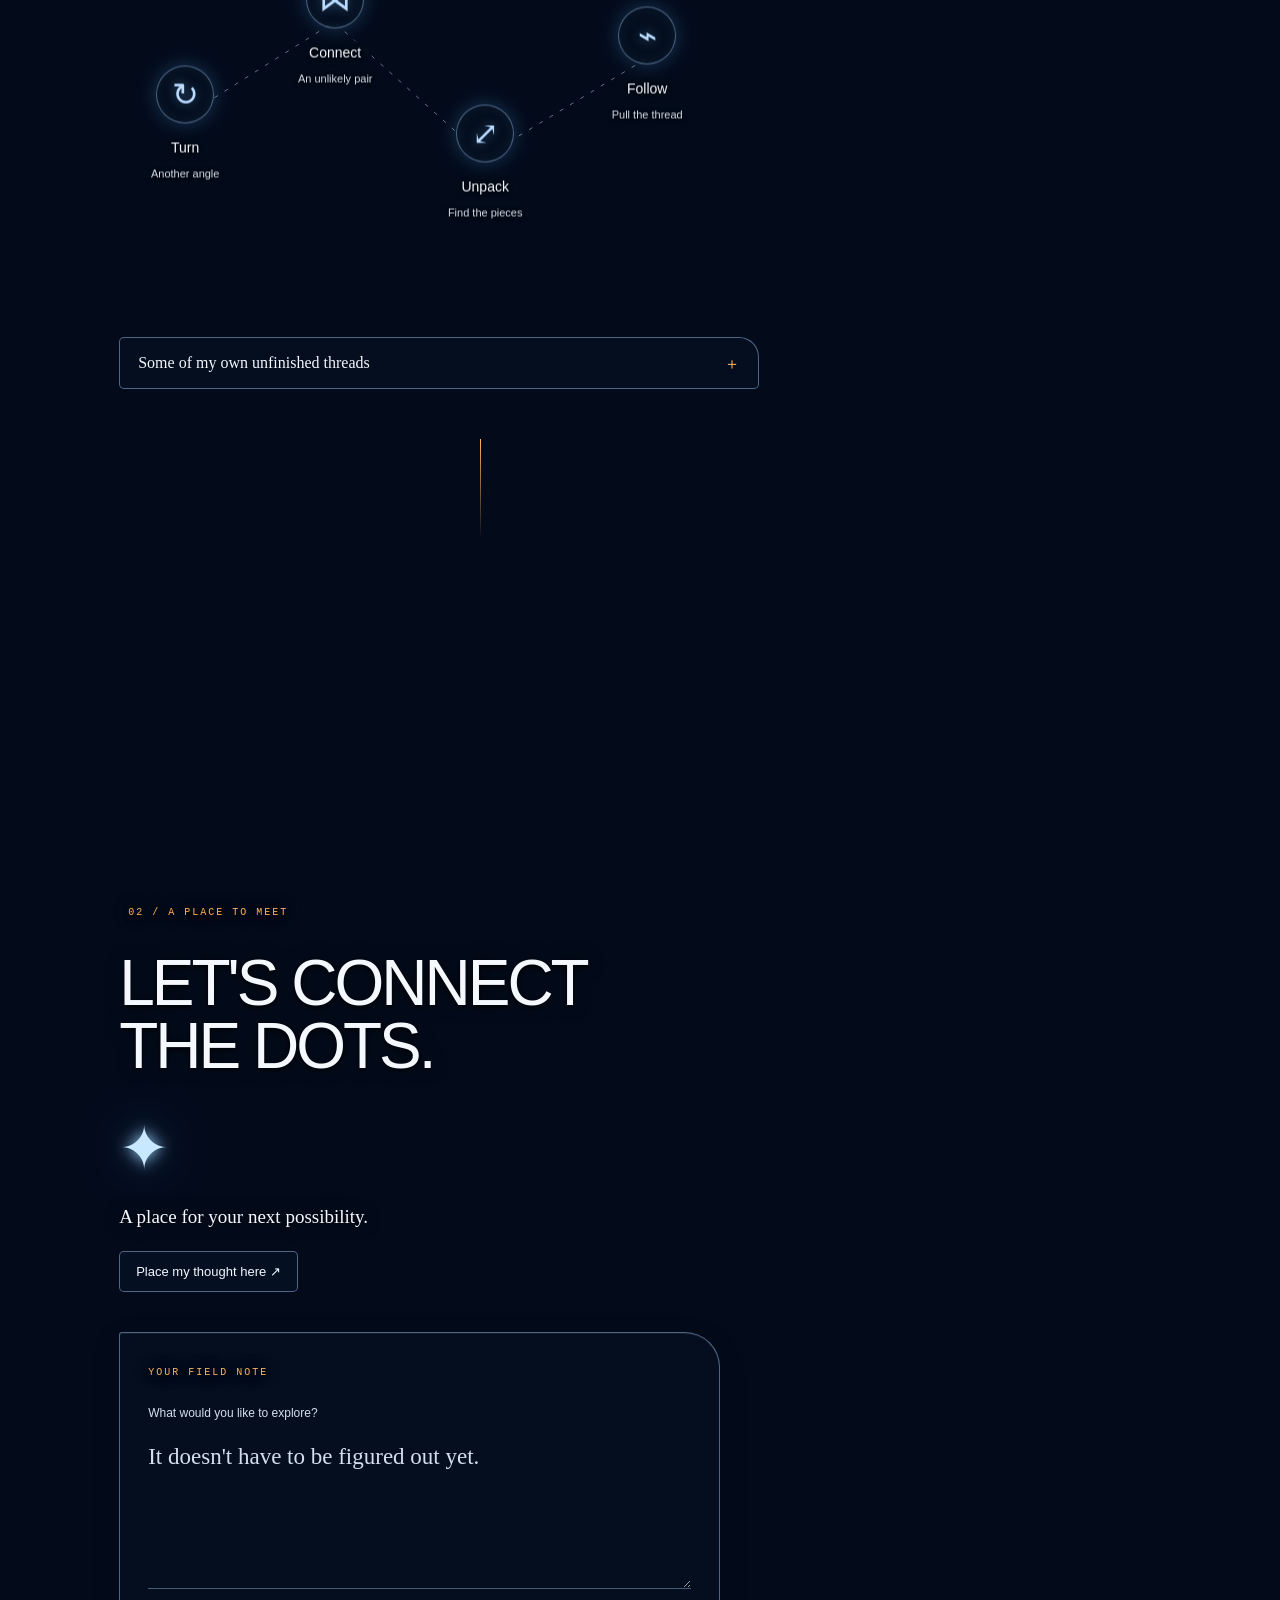
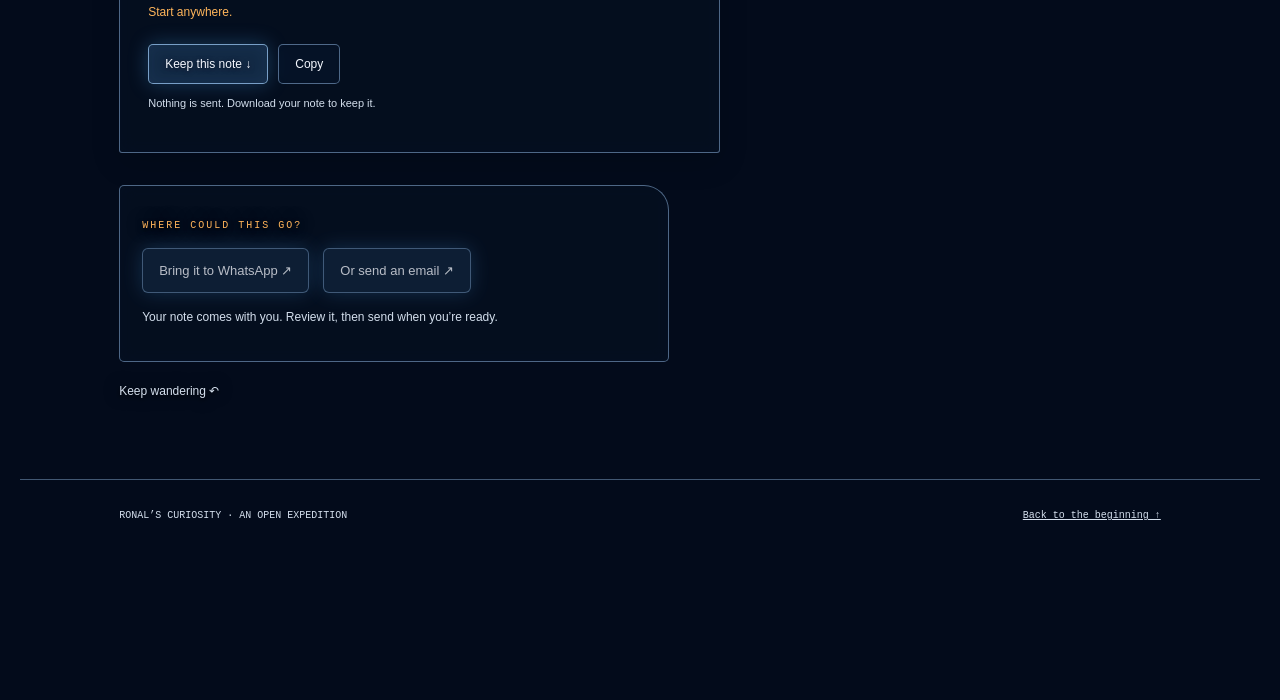
==== commit 2a26f096: "Adapt journeys for mobile and add direct WhatsApp and email sharing" ====
--- a/index.html
+++ b/index.html
@@ -1,5 +1,5 @@
-<!doctype html><html lang="en"><head><meta charset="utf-8"><meta name="viewport" content="width=device-width, initial-scale=1"><title>Ronal's Curiosity — An open expedition</title><link rel="stylesheet" href="world.css"><link rel="stylesheet" href="personal-traces.css"><link rel="stylesheet" href="expedition.css"><link rel="stylesheet" href="atmosphere-ui.css"><meta name="description" content="A strange idea? A big question? Explore an open world of curiosity, fresh perspectives, and possibilities."></head><body data-world="space">
-<div class="scene-stage" aria-hidden="true"><img class="scene-image" data-scene="space-1" src="assets/space-1.png" alt="" decoding="async"><img class="scene-image" data-scene="space-2" src="assets/space-2.png" alt="" decoding="async"><img class="scene-image" data-scene="space-3" src="assets/space-3.png" alt="" decoding="async"><img class="scene-image" data-scene="jungle-1" src="assets/jungle-1.png" alt="" decoding="async"><img class="scene-image" data-scene="jungle-2" src="assets/jungle-2.png" alt="" decoding="async"><img class="scene-image" data-scene="jungle-3" src="assets/jungle-3.png" alt="" decoding="async"><div class="scene-shade"></div></div><header><a href="#home" class="brand">Ronal’s Curiosity<span>✦</span></a><div class="world-picker" aria-label="Choose environment"><button data-world="space" aria-pressed="true">✦ Space</button><button data-world="jungle" aria-pressed="false">❧ Jungle</button></div><button id="about-open" class="subtle">Who's exploring?</button></header>
+<!doctype html><html lang="en"><head><meta charset="utf-8"><meta name="viewport" content="width=device-width, initial-scale=1"><title>Ronal's Curiosity — An open expedition</title><link rel="stylesheet" href="world.css"><link rel="stylesheet" href="personal-traces.css"><link rel="stylesheet" href="expedition.css?v=portrait-20261113"><link rel="stylesheet" href="atmosphere-ui.css"><meta name="description" content="A strange idea? A big question? Explore an open world of curiosity, fresh perspectives, and possibilities."></head><body data-world="space">
+<div class="scene-stage" aria-hidden="true"><picture><source media="(max-aspect-ratio: 4/5)" srcset="assets/space-1-mobile.png"><img class="scene-ambient" data-scene="space-1" src="assets/space-1.png" alt="" decoding="async"></picture><picture><source media="(max-aspect-ratio: 4/5)" srcset="assets/space-2-mobile.png"><img class="scene-ambient" data-scene="space-2" src="assets/space-2.png" alt="" decoding="async"></picture><picture><source media="(max-aspect-ratio: 4/5)" srcset="assets/space-3-mobile.png"><img class="scene-ambient" data-scene="space-3" src="assets/space-3.png" alt="" decoding="async"></picture><picture><source media="(max-aspect-ratio: 4/5)" srcset="assets/jungle-1-mobile.png"><img class="scene-ambient" data-scene="jungle-1" src="assets/jungle-1.png" alt="" decoding="async"></picture><picture><source media="(max-aspect-ratio: 4/5)" srcset="assets/jungle-2-mobile.png"><img class="scene-ambient" data-scene="jungle-2" src="assets/jungle-2.png" alt="" decoding="async"></picture><picture><source media="(max-aspect-ratio: 4/5)" srcset="assets/jungle-3-mobile.png"><img class="scene-ambient" data-scene="jungle-3" src="assets/jungle-3.png" alt="" decoding="async"></picture><picture><source media="(max-aspect-ratio: 4/5)" srcset="assets/space-1-mobile.png"><img class="scene-image" data-scene="space-1" src="assets/space-1.png" alt="" decoding="async"></picture><picture><source media="(max-aspect-ratio: 4/5)" srcset="assets/space-2-mobile.png"><img class="scene-image" data-scene="space-2" src="assets/space-2.png" alt="" decoding="async"></picture><picture><source media="(max-aspect-ratio: 4/5)" srcset="assets/space-3-mobile.png"><img class="scene-image" data-scene="space-3" src="assets/space-3.png" alt="" decoding="async"></picture><picture><source media="(max-aspect-ratio: 4/5)" srcset="assets/jungle-1-mobile.png"><img class="scene-image" data-scene="jungle-1" src="assets/jungle-1.png" alt="" decoding="async"></picture><picture><source media="(max-aspect-ratio: 4/5)" srcset="assets/jungle-2-mobile.png"><img class="scene-image" data-scene="jungle-2" src="assets/jungle-2.png" alt="" decoding="async"></picture><picture><source media="(max-aspect-ratio: 4/5)" srcset="assets/jungle-3-mobile.png"><img class="scene-image" data-scene="jungle-3" src="assets/jungle-3.png" alt="" decoding="async"></picture><div class="scene-shade"></div></div><header><a href="#home" class="brand">Ronal’s Curiosity<span>✦</span></a><div class="world-picker" aria-label="Choose environment"><button data-world="space" aria-pressed="true">✦ Space</button><button data-world="jungle" aria-pressed="false">❧ Jungle</button></div><button id="about-open" class="subtle">Who's exploring?</button></header>
 <aside class="travelling-note" aria-label="Your travelling note"><span class="tiny">YOUR THREAD</span><p id="thread-preview">A question can take you anywhere.</p><span id="thread-action">Uncharted</span><a href="#meeting" aria-label="Go to your note">↗</a></aside>
 <nav class="scene-navigation" aria-label="Journey destinations"><span id="scene-caption" aria-live="polite">01 / OUTSIDE THE GALAXY</span><div><a href="#home" data-stop="0" aria-current="location">01</a><a href="#field" data-stop="1">02</a><a href="#meeting" data-stop="2">03</a></div><button id="motion-toggle" aria-pressed="true">Motion on</button></nav><main>
 <section id="home" class="hero"><div class="eyebrow" id="world-caption">FIELD NOTES / THE UNCHARTED SKY</div><h1>A LITTLE CURIOSITY.<br><em>A WHOLE WORLD.</em></h1><div class="invitation"><h2>A strange idea? A big question?<br>Something that won’t quite click?</h2><p>No need to know where to start.<br>No list of topics. Plenty of room for surprises.</p></div><label for="seed">What’s on your mind?</label><div class="seed-input"><input id="seed" dir="auto" maxlength="2000" placeholder="A few words are enough…"><button id="begin" aria-label="What’s on your mind?">What’s on your mind? ↗</button></div><a href="#field" class="skip">Or just wander ↓</a><span class="edge-caption" id="edge-caption">No fixed destination. Plenty of possibilities.</span></section>
@@ -8,7 +8,7 @@
 <details class="trace"><summary><span class="trace-icon" aria-hidden="true">⋈</span><span>Start with why.<br>Then look around.</span><span class="trace-plus" aria-hidden="true">+</span></summary><div class="trace-story"><span class="tiny">AN IDEA WE EXPLORED</span><p>A friend wanted to make money. I wanted to understand why — and what we could begin with the tools already available to us.</p><p>We found an idea that interested us both: software to help electricians create wiring plans from building images. It was an idea for something useful, beyond the financial goal.</p><p class="trace-thought">My first move is usually a question: why, how, or what?</p><a class="link" href="#meeting">What could you begin with what you have? ↘</a></div></details>
 <details class="trace"><summary><span class="trace-icon" aria-hidden="true">?</span><span>Which wants<br>are really mine?</span><span class="trace-plus" aria-hidden="true">+</span></summary><div class="trace-story"><span class="tiny">QUESTIONS I'M STILL LIVING WITH</span><p>What is happiness? Which desires are mine, and which did I pick up from people around me?</p><p>What would I choose if nobody were there to approve or steer me? What moves us to act — calm curiosity, or haste, insecurity and need?</p><p class="trace-thought">These are open questions for me, too.</p><a class="link" href="#meeting">Bring a question without an answer ↘</a></div></details>
 </div></div></details><div class="thread-line" aria-hidden="true"></div></section>
-<section id="meeting" class="meeting"><div class="eyebrow">02 / A PLACE TO MEET</div><h2 id="meeting-title">LET'S CONNECT<br>THE DOTS.</h2><div class="arrival"><span class="arrival-symbol" aria-hidden="true">✦</span><p id="arrival-caption">A place for your next possibility.</p><button id="place-note">Place my thought here ↗</button><p id="placed-note" hidden></p><small id="place-status" role="status"></small></div><div class="note-editor"><span class="tiny">YOUR FIELD NOTE</span><label for="note">What would you like to explore?</label><textarea id="note" dir="auto" maxlength="2000" rows="4" placeholder="It doesn't have to be figured out yet."></textarea><p id="note-lens">Start anywhere.</p><div class="note-tools"><button id="download">Keep this note ↓</button><button id="copy">Copy</button></div><p id="status" role="status">Nothing is sent. Download your note to keep it.</p></div><details class="next-step"><summary>Want to explore it together? ↗</summary><p>Copy your note, then bring it to the existing challenge form.</p><a href="https://nelformpage.carrd.co" target="_blank" rel="noopener" class="link">Open challenge form ↗</a><small>The form opens separately; your note isn't transferred automatically.</small></details><a href="#field" class="skip">Keep wandering ↶</a></section>
+<section id="meeting" class="meeting"><div class="eyebrow">02 / A PLACE TO MEET</div><h2 id="meeting-title">LET'S CONNECT<br>THE DOTS.</h2><div class="arrival"><span class="arrival-symbol" aria-hidden="true">✦</span><p id="arrival-caption">A place for your next possibility.</p><button id="place-note">Place my thought here ↗</button><p id="placed-note" hidden></p><small id="place-status" role="status"></small></div><div class="note-editor"><span class="tiny">YOUR FIELD NOTE</span><label for="note">What would you like to explore?</label><textarea id="note" dir="auto" maxlength="2000" rows="4" placeholder="It doesn't have to be figured out yet."></textarea><p id="note-lens">Start anywhere.</p><div class="note-tools"><button id="download">Keep this note ↓</button><button id="copy">Copy</button></div><p id="status" role="status">Nothing is sent. Download your note to keep it.</p></div><div class="share-invitation"><p class="tiny">WHERE COULD THIS GO?</p><div class="share-actions"><a id="share-whatsapp" href="https://wa.me/972508638381" target="_blank" rel="noopener">Bring it to WhatsApp ↗</a><a id="share-email" href="mailto:hadadironel@gmail.com">Or send an email ↗</a></div><p>Your note comes with you. Review it, then send when you’re ready.</p></div><a href="#field" class="skip">Keep wandering ↶</a></section>
 <footer><span>RONAL’S CURIOSITY · AN OPEN EXPEDITION</span><a href="#home">Back to the beginning ↑</a></footer></main>
-<dialog id="about"><button id="about-close" aria-label="Close">×</button><div class="eyebrow">THE PERSON BEHIND THE QUESTIONS</div><h2>CURIOUS<br>BY NATURE.</h2><p>I tend to start by asking why, how, and what — to understand the person in front of me before looking for a direction.</p><p>I'm interested in what we can try with the tools already around us, and in ideas that have value beyond money.</p><p>Some of my questions are practical. Others are about happiness, desire, and what makes us act. I'm still exploring those myself.</p><a href="#field" class="link" id="about-traces">Explore a few of my own threads ↗</a></dialog><script src="world.js"></script><div class="journey-progress" aria-hidden="true"><i></i></div><script src="expedition.js"></script></body></html>
+<dialog id="about"><button id="about-close" aria-label="Close">×</button><div class="eyebrow">THE PERSON BEHIND THE QUESTIONS</div><h2>CURIOUS<br>BY NATURE.</h2><p>I tend to start by asking why, how, and what — to understand the person in front of me before looking for a direction.</p><p>I'm interested in what we can try with the tools already around us, and in ideas that have value beyond money.</p><p>Some of my questions are practical. Others are about happiness, desire, and what makes us act. I'm still exploring those myself.</p><a href="#field" class="link" id="about-traces">Explore a few of my own threads ↗</a></dialog><script src="world.js"></script><script src="contact.js?v=20261113"></script><div class="journey-progress" aria-hidden="true"><i></i></div><script src="expedition.js?v=portrait-20261113"></script></body></html>
 
--- a/expedition.css
+++ b/expedition.css
@@ -8,3 +8,27 @@
 
 /* Full composition, not a cropped full-bleed photograph. */
 .scene-image{object-fit:contain;object-position:center center;transform-origin:center center}.scene-stage{background:radial-gradient(ellipse at 65% 45%,#123052 0%,#071423 45%,#020712 100%)}body[data-world=jungle] .scene-stage{background:radial-gradient(ellipse at 65% 45%,#214b35 0%,#0a221b 45%,#030e0c 100%)}.scene-shade{background:linear-gradient(90deg,#020914a8 0%,#02091455 35%,#02091400 75%),linear-gradient(0deg,#02091444,transparent 60%)}body[data-world=jungle] .scene-shade{background:linear-gradient(90deg,#061b13b3,#061b1355 40%,#061b1300),linear-gradient(0deg,#061b1333,transparent)}@media(max-width:600px){.scene-image{object-position:center center}.scene-shade{background:linear-gradient(90deg,#02091477,#02091433 50%,transparent)}}
+
+/* Portrait screens receive a vertically composed scene, not a letterboxed desktop image. */
+@media (max-aspect-ratio: 4/5) {
+ .scene-stage{bottom:auto;height:100%;height:100lvh}
+ .scene-image{object-fit:cover;object-position:50% 50%;transform-origin:50% 50%}
+ .scene-shade{background:linear-gradient(90deg,#0209149c,#02091420 80%),linear-gradient(180deg,#02091470,transparent 30%,#02091440)}
+ body[data-world=jungle] .scene-shade{background:linear-gradient(90deg,#061b139c,#061b1320 80%),linear-gradient(180deg,#061b1370,transparent 30%,#061b1340)}
+}
+
+/* Extend the scene softly behind the complete sharp composition on wide screens. */
+.scene-ambient{position:absolute;inset:-5%;width:110%;height:110%;object-fit:cover;object-position:center;filter:blur(30px) brightness(.6) saturate(.85);opacity:0;pointer-events:none}
+.scene-ambient[data-scene=space-1]{opacity:1}
+body[data-world=jungle] .scene-ambient[data-scene=space-1]{opacity:0}
+body[data-world=jungle] .scene-ambient[data-scene=jungle-1]{opacity:1}
+@media(min-aspect-ratio:4/5){
+ .scene-image{-webkit-mask-image:linear-gradient(to right,transparent,#000 3%,#000 97%,transparent),linear-gradient(to bottom,transparent,#000 3%,#000 97%,transparent);-webkit-mask-composite:source-in;mask-image:linear-gradient(to right,transparent,#000 3%,#000 97%,transparent),linear-gradient(to bottom,transparent,#000 3%,#000 97%,transparent);mask-composite:intersect}
+}
+
+.share-invitation{margin-top:32px;max-width:550px;padding:22px;background:var(--glass);border:1px solid var(--glass-border);border-radius:5px 25px 5px 5px;backdrop-filter:blur(8px) brightness(.78)}
+.share-actions{display:flex;gap:14px;flex-wrap:wrap;margin:14px 0}
+.share-actions a{display:inline-block;padding:14px 16px;color:var(--ink);border:1px solid var(--glass-border);border-radius:6px;text-decoration:none;font-size:13px;background:rgba(87,151,218,.16);box-shadow:0 0 20px var(--halo)}
+body[data-world=jungle] .share-actions a{background:rgba(166,146,66,.16)}
+.share-actions a[aria-disabled=true]{opacity:.75}
+.share-invitation>p:last-child{font-size:12px;line-height:1.7;color:var(--dim)}
